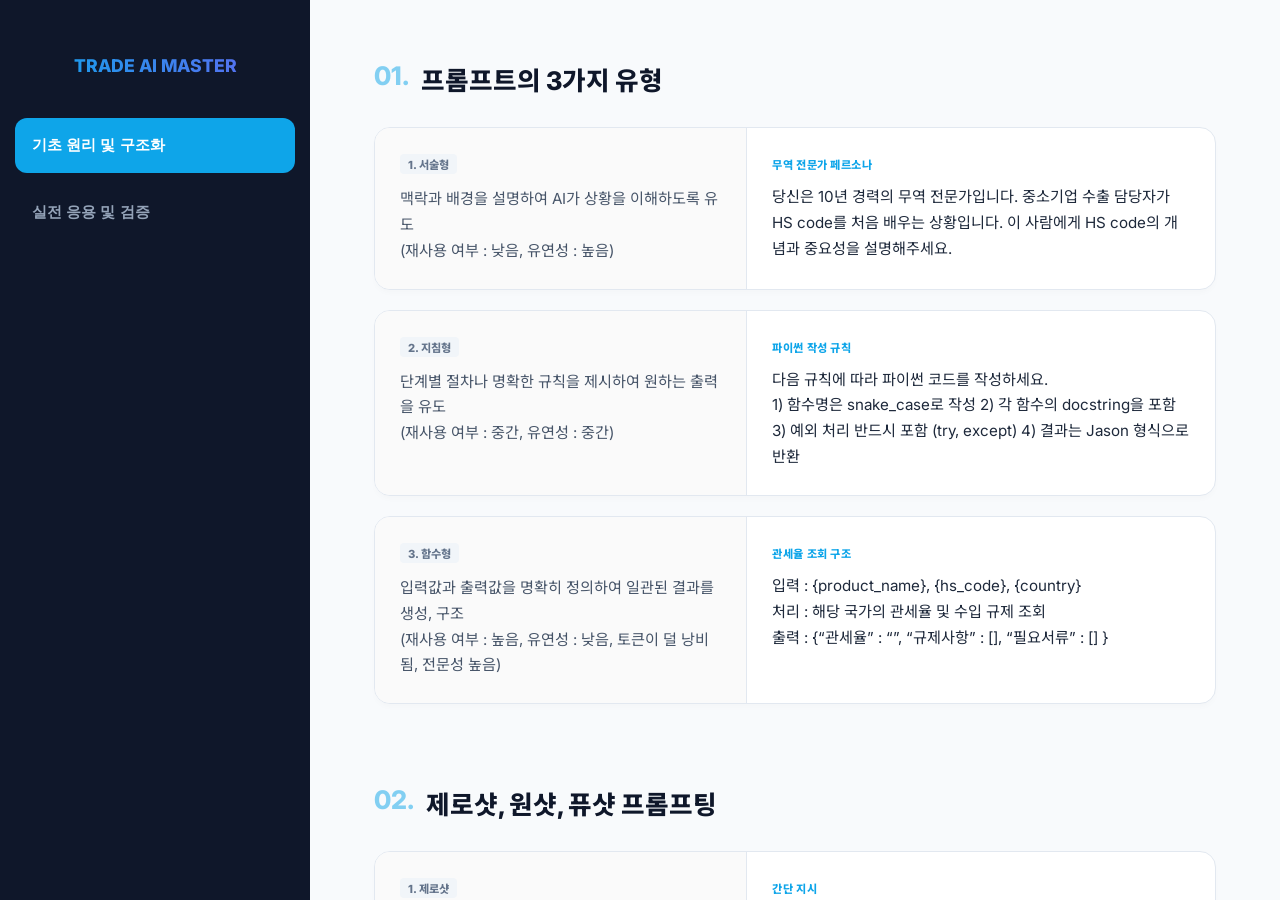
==== index.html @ 6004c572 "Initial commit" ====
<!DOCTYPE html>
<html lang="ko">
<head>
    <meta charset="UTF-8">
    <meta name="viewport" content="width=device-width, initial-scale=1.0">
    <title>Sowon's Trade AI Master</title>
    <link rel="stylesheet" href="style.css">
    <link href="https://fonts.googleapis.com/css2?family=Inter:wght@400;600;800&family=Noto+Sans+KR:wght@400;700&display=swap" rel="stylesheet">
</head>
<body>

    <nav>
        <h1>TRADE AI MASTER</h1>
        <button class="category-btn active" onclick="switchTab(event, 'group1')">기초 원리 및 구조화</button>
        <button class="category-btn" onclick="switchTab(event, 'group2')">실전 응용 및 검증</button>
    </nav>

    <main id="main-scroll">
        <div id="group1" class="content-view active">
            
            <div class="topic-wrapper">
                <div class="topic-title"><span class="idx">01.</span> 프롬프트의 3가지 유형 </div>
                <div class="vertical-layout">
                    <div class="match-card">
                        <div class="theory-part">
                            <span class="type-tag">1. 서술형</span>
                            <p>맥락과 배경을 설명하여 AI가 상황을 이해하도록 유도<br> (재사용 여부 : 낮음, 유연성 : 높음)</p>
                        </div>
                        <div class="recipe-part">
                            <span class="recipe-tag">무역 전문가 페르소나</span>
                            <div class="recipe-text">당신은 10년 경력의 무역 전문가입니다. 중소기업 수출 담당자가 HS code를 처음 배우는 상황입니다. 이 사람에게 HS code의 개념과 중요성을 설명해주세요.</div>
                        </div>
                    </div>
                    <div class="match-card">
                        <div class="theory-part">
                            <span class="type-tag">2. 지침형</span>
                            <p>단계별 절차나 명확한 규칙을 제시하여 원하는 출력을 유도<br> (재사용 여부 : 중간, 유연성 : 중간)</p>
                        </div>
                        <div class="recipe-part">
                            <span class="recipe-tag">파이썬 작성 규칙</span>
                            <div class="recipe-text">다음 규칙에 따라 파이썬 코드를 작성하세요. <br>1) 함수명은 snake_case로 작성 2) 각 함수의 docstring을 포함 3) 예외 처리 반드시 포함 (try, except) 4) 결과는 Jason 형식으로 반환<br></div>
                        </div>
                    </div>
                    <div class="match-card">
                        <div class="theory-part">
                            <span class="type-tag">3. 함수형</span>
                            <p>입력값과 출력값을 명확히 정의하여 일관된 결과를 생성, 구조 <br>(재사용 여부 : 높음, 유연성 : 낮음, 토큰이 덜 낭비됨, 전문성 높음)</p>
                        </div>
                        <div class="recipe-part">
                            <span class="recipe-tag">관세율 조회 구조</span>
                            <div class="recipe-text">입력 : {product_name}, {hs_code}, {country}<br>처리 : 해당 국가의 관세율 및 수입 규제 조회<br>출력 : {“관세율” : “”, “규제사항” : [], “필요서류” : [] }</div>
                        </div>
                    </div>
                </div>
            </div>

            <div class="topic-wrapper">
                <div class="topic-title"><span class="idx">02.</span> 제로샷, 원샷, 퓨샷 프롬프팅</div>
                <div class="vertical-layout">
                    <div class="match-card">
                        <div class="theory-part">
                            <span class="type-tag">1. 제로샷</span>
                            <p>예제 등 아무것도 없이 그냥 단답으로 바로 지시하는 방식</p>
                        </div>
                        <div class="recipe-part">
                            <span class="recipe-tag">간단 지시</span>
                            <div class="recipe-text">이 제품 정말 마음에 들어. 감정을 분류해줘.</div>
                        </div>
                    </div>
                    <div class="match-card">
                        <div class="theory-part">
                            <span class="type-tag">2. 원샷</span>
                            <p>예시 한 개 제공하는 방식</p>
                        </div>
                        <div class="recipe-part">
                            <span class="recipe-tag">감정 분류 예제</span>
                            <div class="recipe-text">감정을 분류해 주세요. <br>예시 “배송이 너무 늦어서 실망했어요” 감정 : 부정. <br> <br>“이 제품 정말 맘에 들어요” 감정 : ?<br></div>
                        </div>
                    </div>
                    <div class="match-card">
                        <div class="theory-part">
                            <span class="type-tag">3. 퓨샷</span>
                            <p>예시 두 개 이상 제공하는 방식</p>
                        </div>
                        <div class="recipe-part">
                            <span class="recipe-tag">HS 코드 분류 퓨샷</span>
                            <div class="recipe-text">예시 “면으로 만든 남성용 티셔츠” – 6102.20<br>“폴리에스테르 소재 여성용 블라우스” – 6252.26<br>“아동용 데님 바지” – 6355.50<br>“울 혼방 남성 재킷” - ?</div>
                        </div>
                    </div>
                </div>
            </div>

            <div class="topic-wrapper">
                <div class="topic-title"><span class="idx">03.</span> 페르소나 패턴 (act as)</div>
                <div class="vertical-layout">
                    <div class="match-card">
                        <div class="theory-part">
                            <span class="type-tag">좋은 페르소나 4요소</span>
                            <p>1.당신은 [역할]입니다<br> 2.[경력/배경]을 가지고 있으며 <br>3.[전문 분야]에 특화되어 있습니다<br> 4.[말투/태도]로 응답하세요</p>
                        </div>
                        <div class="recipe-part">
                            <span class="recipe-tag">관세사 페르소나</span>
                            <div class="recipe-text">“당신은 20년 경력의 관세사입니다. FTA협정세율과 원산지 규정의 전문가로 중소기업 무역 담당자에게 복잡한 내용을 쉽고 실용적으로 설명하는 것이 특기입니다.”</div>
                        </div>
                    </div>
                    <div class="match-card">
                        <div class="theory-part">
                            <span class="type-tag">멀티 페르소나 기법</span>
                            <p>한 번에 여러 개의 페르소나를 줄 수 있음</p>
                        </div>
                        <div class="recipe-part">
                            <span class="recipe-tag">전문가 전략 분석</span>
                            <div class="recipe-text">다음 3명의 전문가 입장에서 동남아 수출 전략을 분석하세요<br>김부장(현장 중심), 박이사(데이터 중심), 박대표(속도 중시). <br>각자의 관점에서 찬반 의견 제시.</div>
                        </div>
                    </div>
                </div>
            </div>

            <div class="topic-wrapper">
                <div class="topic-title"><span class="idx">04.</span> 마크다운 프롬포트 작성법</div>
                <div class="vertical-layout">
                    <div class="match-card">
                        <div class="theory-part">
                            <span class="type-tag">핵심 요소 6가지</span>
                            <p># : 헤더,  """ : 코드블럭,  > : 인용문,  - : 목록,  | : 표,  ** : 굵게</p>
                        </div>
                        <div class="recipe-part">
                            <span class="recipe-tag">실습 예제 (FTA 분석)</span>
                            <div class="recipe-text">#역할: 중소기업 수출 컨설턴트<br>#작업: 아래 수출 품목 FTA 적용 분석<br>"""품목명: 스테인리스 주방 용품"""<br>>확실하지 않은 세율은 반드시 “세관 확인 필요”로 표기</div>
                        </div>
                    </div>
                </div>
            </div>

            <div class="topic-wrapper">
                <div class="topic-title"><span class="idx">05.</span> 표현 강도와 중요도 조절</div>
                <div class="vertical-layout">
                    <div class="match-card">
                        <div class="theory-part">
                            <span class="type-tag">강도 4단계</span>
                            <p>1단계(권장) / 2단계(일반) / 3단계(강조) / 4단계(절대)</p>
                        </div>
                        <div class="recipe-part">
                            <span class="recipe-tag">우선순위 예시</span>
                            <div class="recipe-text">🔴최우선(절대): 개인 정보 출력 금지, 사실과 다른 내용 생성 금지<br>🟡중요(일반): 답변 500자 이내, 전문 용어 괄호 설명<br>🔵선택(권장 조건):가능하면 실제 사례를 포함, 표나 목록을 활용하면 더 좋다
<br>네거티브 프롬프팅: 배경지식은 포함하지 말 것</div>
                        </div>
                    </div>
                </div>
            </div>

            <div class="topic-wrapper">
                <div class="topic-title"><span class="idx">06.</span> 톤(말투) 지정 기법</div>
                <div class="vertical-layout">
                    <div class="match-card">
                        <div class="theory-part">
                            <span class="type-tag">다양한 톤 활용</span>
                            <p>유머러스한, 감정적인, 따뜻한, 아이러니한, 로맨틱한 등</p>
                        </div>
                        <div class="recipe-part">
                            <span class="recipe-tag">보고서 작성 지시</span>
                            <div class="recipe-text">요약 섹션: 임원 보고용(3줄 이내, 숫자 중심, 공식적 톤)<br>본문 섹션: 실무자용(단계별 설명, 구체적 톤)<br>결론 섹션: 전체 독자용(행동 유도, 적극적 톤)</div>
                        </div>
                    </div>
                </div>
            </div>
        </div>

        <div id="group2" class="content-view">
            
            <div class="topic-wrapper">
                <div class="topic-title"><span class="idx">07.</span> 대안 접근법 패턴</div>
                <div class="vertical-layout">
                    <div class="match-card">
                        <div class="theory-part">
                            <span class="type-tag">패턴 유형</span>
                            <p>단순 나열형, 축 기반 비교형, 상황별 분기형, 역발상 대안형</p>
                        </div>
                        <div class="recipe-part">
                            <span class="recipe-tag">통관 지연 역발상</span>
                            <div class="recipe-text">문제: 수입 통관 처리 시간이 너무 오래 걸린다. <br> “하지 않는” 선택지와 “문제 자체를 재정의”하는 방법도 포함하여 총 다섯가지 제시하세요.</div>
                        </div>
                    </div>
                </div>
            </div>

            <div class="topic-wrapper">
                <div class="topic-title"><span class="idx">08.</span> 이용자 페르소나 패턴</div>
                <div class="vertical-layout">
                    <div class="match-card">
                        <div class="theory-part">
                            <span class="type-tag">설계 체크리스트</span>
                            <p>직업, 사전 지식 수준, 실행 목표, 현재 상태(급함/여유), 우려 사항</p>
                        </div>
                        <div class="recipe-part">
                            <span class="recipe-tag">중소기업 대표 맞춤</span>
                            <div class="recipe-text">이용자: 수출 처음인 대표(제조업). 바빠서 긴 글을 읽지 않음.<br> 지시: 첫 수출 준비 3단계 설명해줘. 전문 용어 최소화, 각 단계 세 줄 이내 작성.</div>
                        </div>
                    </div>
                </div>
            </div>

            <div class="topic-wrapper">
                <div class="topic-title"><span class="idx">09.</span> 레시피 패턴 (작업 단계 받기)</div>
                <div class="vertical-layout">
                    <div class="match-card">
                        <div class="theory-part">
                            <span class="type-tag">레시피 구성</span>
                            <p>STEP번호, 할 일, 소요시간, 완료기준, 주의사항</p>
                        </div>
                        <div class="recipe-part">
                            <span class="recipe-tag">파이썬 자동화</span>
                            <div class="recipe-text">#목표: Python 초보자를 위한 HS code 자동 분류 프로그램 만들기<br>#요청: 목표 달성을 위한 단계별 레시피를 작성하세요.</div>
                        </div>
                    </div>
                </div>
            </div>

            <div class="topic-wrapper">
                <div class="topic-title"><span class="idx">10.</span> 뒤집힌 상호작용 패턴</div>
                <div class="vertical-layout">
                    <div class="match-card">
                        <div class="theory-part">
                            <span class="type-tag">방법</span>
                            <p>1.질문 먼저, 답은 나중 2.한번에 하나씩 질문</p>
                        </div>
                        <div class="recipe-part">
                            <span class="recipe-tag">수출 제안서 작성</span>
                            <div class="recipe-text">“바로 작성하지 말고, 먼저 아래 항목들을 질문해서 제 답변을 모두 수집한 후 작성하세요: 제품 정보, 타겟 바이어, 핵심 강점, 가격 정책, 납기 조건.”</div>
                        </div>
                    </div>
                </div>
            </div>

            <div class="topic-wrapper">
                <div class="topic-title"><span class="idx">11.</span> 인지 검증자 패턴</div>
                <div class="vertical-layout">
                    <div class="match-card">
                        <div class="theory-part">
                            <span class="type-tag">작동 원리</span>
                            <p>복잡한 질문 입력 -> 하위 질문 분해 -> 순서대로 검증 -> 검증된 답 통합</p>
                        </div>
                        <div class="recipe-part">
                            <span class="recipe-tag">베트남 법인 설립 분석</span>
                            <div class="recipe-text">“아래 질문에 바로 답하지 말고 먼저 필요한 하위 질문 목록을 만들고 각 하위 질문에 순서대로 답한 뒤 최종 통합 답변을 제시하세요: 우리 회사가 베트남에 생산 법인을 설립하면 유리한가?”</div>
                        </div>
                    </div>
                </div>
            </div>

        </div>
    </main>

    <script src="script.js"></script>
</body>
</html>
---- style.css ----
:root {
    --primary: #0f172a;
    --accent: #0ea5e9;
    --bg: #f8fafc;
    --card-bg: #ffffff;
    --text-main: #334155;
    --border: #e2e8f0;
}

body { 
    font-family: 'Inter', 'Noto Sans KR', sans-serif; 
    background-color: var(--bg); 
    margin: 0; 
    display: flex; 
    height: 100vh; 
    overflow: hidden;
    color: var(--text-main);
}

/* 화면에서 표시를 완벽히 숨김 */
[cite] { display: none !important; }

nav {
    width: 280px;
    background: var(--primary);
    color: white;
    padding: 40px 15px;
    display: flex;
    flex-direction: column;
    gap: 12px;
}

nav h1 { 
    font-size: 1.1rem; 
    margin-bottom: 30px; 
    text-align: center; 
    font-weight: 800; 
    background: linear-gradient(to right, #0ea5e9, #6366f1);
    -webkit-background-clip: text;
    -webkit-text-fill-color: transparent;
}

.category-btn {
    padding: 16px;
    cursor: pointer;
    background: transparent;
    border-radius: 12px;
    font-size: 0.95rem;
    font-weight: 600;
    color: #94a3b8;
    border: 1px solid transparent;
    text-align: left;
    transition: 0.2s;
}

.category-btn.active { background: var(--accent); color: white; }

main { flex: 1; padding: 60px 5%; overflow-y: auto; scroll-behavior: smooth; }
.content-view { display: none; }
.content-view.active { display: block; animation: fadeIn 0.4s ease; }

@keyframes fadeIn { from { opacity: 0; transform: translateY(10px); } to { opacity: 1; } }

.topic-wrapper { margin-bottom: 80px; }
.topic-title { font-size: 1.6rem; font-weight: 800; color: var(--primary); margin-bottom: 30px; display: flex; gap: 12px; }
.topic-title .idx { color: var(--accent); opacity: 0.5; }

/* 세로 나열 매칭 카드 레이아웃 */
.vertical-layout { display: flex; flex-direction: column; gap: 20px; }
.match-card { 
    display: flex; 
    background: var(--card-bg); 
    border-radius: 16px; 
    border: 1px solid var(--border); 
    overflow: hidden; 
    box-shadow: 0 4px 6px -1px rgba(0,0,0,0.02);
}

.theory-part { flex: 1; padding: 25px; background: #fafafa; border-right: 1px solid var(--border); }
.recipe-part { flex: 1.3; padding: 25px; }

.type-tag { font-size: 0.7rem; font-weight: 800; color: #64748b; background: #f1f5f9; padding: 2px 8px; border-radius: 4px; display: inline-block; margin-bottom: 12px; }
.recipe-tag { font-size: 0.7rem; font-weight: 800; color: var(--accent); letter-spacing: 0.05em; display: inline-block; margin-bottom: 12px; }

.theory-part p { font-size: 0.95rem; line-height: 1.7; color: #475569; margin: 0; }
.recipe-text { font-size: 0.95rem; line-height: 1.7; color: #1e293b; white-space: pre-wrap; }
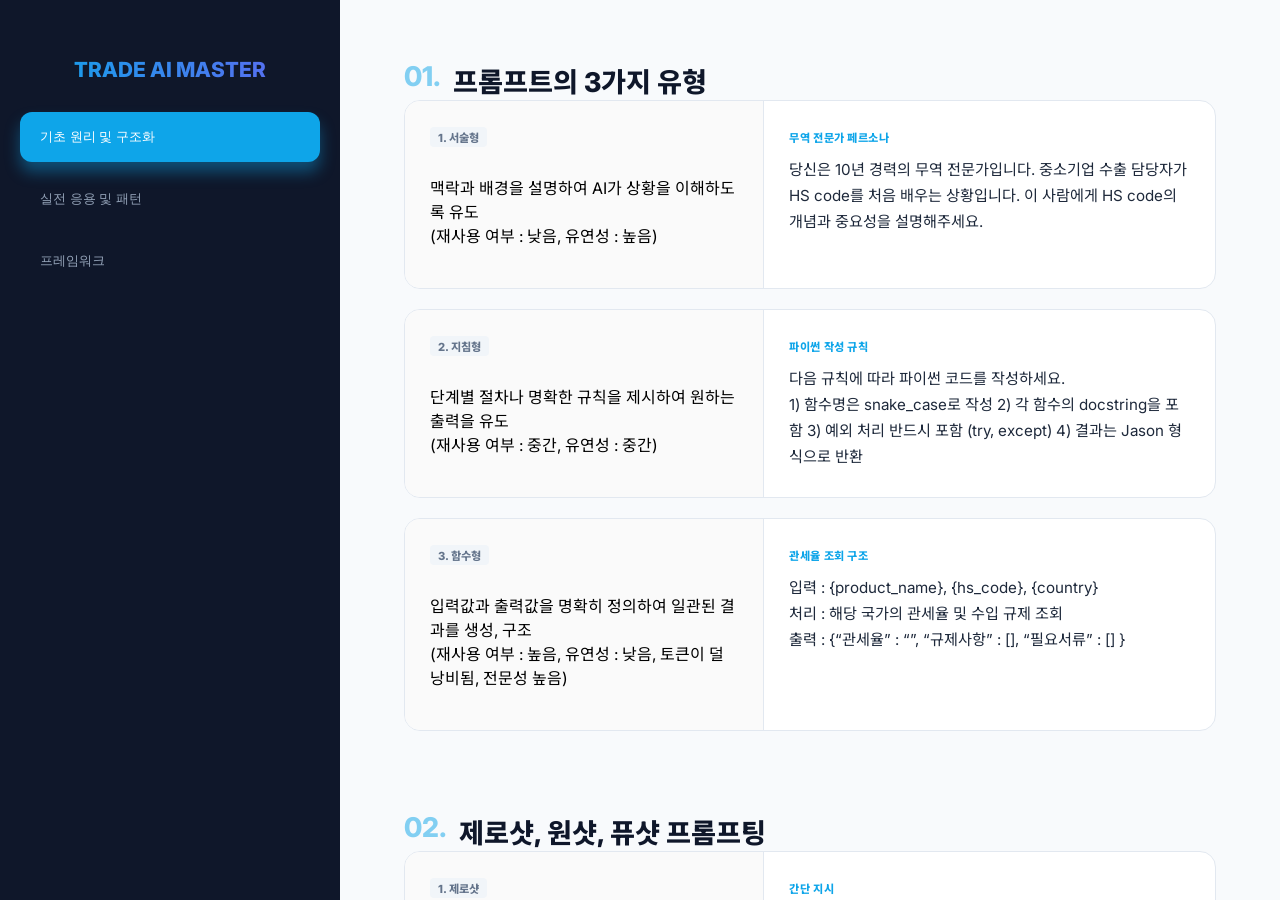
==== commit 3c4dccd1: "0220 수정" ====
--- a/index.html
+++ b/index.html
@@ -3,7 +3,7 @@
 <head>
     <meta charset="UTF-8">
     <meta name="viewport" content="width=device-width, initial-scale=1.0">
-    <title>Sowon's Trade AI Master</title>
+    <title>Trade AI Master</title>
     <link rel="stylesheet" href="style.css">
     <link href="https://fonts.googleapis.com/css2?family=Inter:wght@400;600;800&family=Noto+Sans+KR:wght@400;700&display=swap" rel="stylesheet">
 </head>
@@ -12,7 +12,8 @@
     <nav>
         <h1>TRADE AI MASTER</h1>
         <button class="category-btn active" onclick="switchTab(event, 'group1')">기초 원리 및 구조화</button>
-        <button class="category-btn" onclick="switchTab(event, 'group2')">실전 응용 및 검증</button>
+        <button class="category-btn" onclick="switchTab(event, 'group2')">실전 응용 및 패턴</button>
+        <button class="category-btn" onclick="switchTab(event, 'group3')">프레임워크</button>
     </nav>
 
     <main id="main-scroll">
@@ -201,7 +202,7 @@
             </div>
 
             <div class="topic-wrapper">
-                <div class="topic-title"><span class="idx">09.</span> 레시피 패턴 (작업 단계 받기)</div>
+                <div class="topic-title"><span class="idx">09.</span> 레시피 패턴</div>
                 <div class="vertical-layout">
                     <div class="match-card">
                         <div class="theory-part">
@@ -210,7 +211,7 @@
                         </div>
                         <div class="recipe-part">
                             <span class="recipe-tag">파이썬 자동화</span>
-                            <div class="recipe-text">#목표: Python 초보자를 위한 HS code 자동 분류 프로그램 만들기<br>#요청: 목표 달성을 위한 단계별 레시피를 작성하세요.</div>
+                            <div class="recipe-text">#목표: Python 초보자를 위한 HS code 자동 분류 프로그램 만들기<br> #요청: 목표 달성을 위한 단계별 레시피를 작성하세요.</div>
                         </div>
                     </div>
                 </div>
@@ -247,6 +248,326 @@
                     </div>
                 </div>
             </div>
+
+            <div class="topic-wrapper">
+                <div class="topic-title"><span class="idx">12.</span> 게임 플레이 패턴</div>
+                <div class="vertical-layout">
+                    <div class="match-card">
+                        <div class="theory-part">
+                            <span class="type-tag">작동 원리</span>
+                            <p>텍스트 기반 어드벤처 및 스토리텔링 게임 환경 구축</p>
+                        </div>
+                        <div class="recipe-part">
+                            <span class="recipe-tag">외계인 침공 / 유니콘 나라</span>
+                            <div class="recipe-text">Ex1) 외계인 침공 게임 만들기
+	
+Ex2) 동화책 만들기 – 유니콘 나라 스토리텔링 게임
+           #입력
+           [주인공] = 서아
+           [나이와 성별] = 4살 여아
+           [스토리] = 반려견 밀크와 산책하던 주인공이 아기 유니콘을 만나 유니콘 나라를 여행하고 집으로 돌아옵니다
+ 
+           #처리
+           당신은“스토리텔링 게임”입니다. 당신의 목표는 [주인공]이 등장하는 [스토리]를 가진 게임을 제공하는 것입니다. 이 게임은 [나이와 성별]을 대상으로 하며 폭력성 없이 안전하고 행복한 결말을 맞이해야 한다. 전체 게임은 5분 이내 완료되며 반드시 한 장면씩 진행합니다.</div>
+                        </div>
+                    </div>
+                </div>
+            </div>
+
+            <div class="topic-wrapper">
+                <div class="topic-title"><span class="idx">13.</span> 질문 개선 패턴 : 질문을 질문하기</div>
+                <div class="vertical-layout">
+                    <div class="match-card">
+                        <div class="theory-part">
+                            <span class="type-tag">분석 및 체크리스트</span>
+                            <p>대상 명확성, 범위, 목적, 현재 상태, 잘못된 전제 여부를 스스로 진단하게 함</p>
+                        </div>
+                        <div class="recipe-part">
+                            <span class="recipe-tag">개선형 / 분기형 / 교정형</span>
+                            <div class="recipe-text">
+1. 단순 개선형
+아래 질문을 더 명확하고 답변 가능한 형태로 개선한 뒤 답변하세요. 이유도 설명하세요.
+질문 : “AI를 무역에 활용하려면 어떻게 해야하나요?”
+ 
+2. 다방향 분기형
+제 질문을 3가지 다른 해석으로 개선해주세요. 각 버전이 어떤 상황에 맞는지 설명하고 제가 고르면 그것으로 답하세요. 
+질문 : “수출 자동화는 어떻게 시작하나요?”
+ 
+3. 전제 교정형
+제 질문에 잘못된 전제나 오해가 있으면 먼저 지적하고 교정된 질문으로 다시 물어봐 주세요.
+질문 : “FTA를 쓰면 관세를 납부하지 않아도 되나요?”</div>
+                        </div>
+                    </div>
+                </div>
+            </div>
+
+            <div class="topic-wrapper">
+                <div class="topic-title"><span class="idx">14.</span> 팩트체크 목록 패턴</div>
+                <div class="vertical-layout">
+                    <div class="match-card">
+                        <div class="theory-part">
+                            <span class="type-tag">정보 검증</span>
+                            <p>검증 필요 항목을 스스로 추출하여 환각(Hallucination) 방지</p>
+                        </div>
+                        <div class="recipe-part">
+                            <span class="recipe-tag">검증 목록 / 신뢰도 점수</span>
+                            <div class="recipe-text">1. 기본 검증 목록형
+           아래 질문에 답변하세요. 끝에 반드시 팩트 체크 목록을 작성하세요.
+             🔴 반드시 확인: 틀리면 큰 피해가 생기는 항목
+             🟡 확인 권장: 바뀔 가능성이 있는 항목
+             🟢 참고 수준: 대략적으로 맞지만 세부는 다를 수 있는 항목
+	질문 : “한미FTA적용시 원산지 증명서 발급 절차는?”
+	 
+2. 신뢰도 점수형
+	각 주요 사실에 신뢰도 점수(0~100%)와 그 이유를 함께 표시하세요
+	형식 : {사실내용} [신뢰도 : xx%] (이유:~)
+	질문 : “베트남 수출 시 주요 인증 요건과 관세율은?”</div>
+                        </div>
+                    </div>
+                </div>
+            </div>
+
+            <div class="topic-wrapper">
+                <div class="topic-title"><span class="idx">15.</span> 메타언어 생성 패턴</div>
+                <div class="vertical-layout">
+                    <div class="match-card">
+                        <div class="theory-part">
+                            <span class="type-tag">비밀 코드 및 단축어</span>
+                            <p>나만의 기호나 변수를 정의하여 복잡한 지시를 한 번에 수행, /를 이용하여 메타언어 생성
+                            </p>
+                        </div>
+                        <div class="recipe-part">
+                            <span class="recipe-tag">명령어 정의 / 유의어 반의어</span>
+                            <div class="recipe-text">Ex1) 아래 명령어를 기억하고 실행하세요
+/요약 = 핵심만 3줄, 전문용어 제거, 무역 실무자 기준
+/코드 = python 작성, 주석 한국어, 완성 코드 출력
+/비교 = 2~4개 대안 표 정리 (장단점, 비용, 추천상황)
+ 
+Ex2)  
+#입력
+  [독자] = 초등학생
+  [단축어1] = “/유:[단어]:[개수]” -> 유의어 제공 및 추천
+  [단축어2] = “/반:[단어]:[개수]” -> 반의어 제공 및 추천
+  [단축어3] = “/유반:[단어]:[개수]” -> 단축어1, 2 동시 수행
+ 
+#처리
+  당신은 “출판사 편집자”입니다. [독자] 대상 도서를 교정 중입니다. 단축어를 제공할 때까지 대기하세요.</div>
+                        </div>
+                    </div>
+                </div>
+            </div>
+
+            <div class="topic-wrapper">
+                <div class="topic-title"><span class="idx">16.</span> 리플렉션 패턴</div>
+                <div class="vertical-layout">
+                    <div class="match-card">
+                        <div class="theory-part">
+                            <span class="type-tag">자기 성찰 (Self-Reflect)</span>
+                            <p>AI 초안 -> 스스로 비평 -> 개선 작업의 단계적 결과물 도출</p>
+                        </div>
+                        <div class="recipe-part">
+                            <span class="recipe-tag">3단계 수행 / 5가지 기준 평가</span>
+                            <div class="recipe-text">
+1단계[초안] : 첫번째 답변 작성
+2단계[비평] : 약점, 누락, 개선점 스스로 분석
+3단계[개선] : 비평을 반영한 최종 버전 작성 
+ 
+Ex1) 
+[자기 비평] 아래를 솔직하게 답변하세요
+           -가장 약한 부분은 어디인가요?
+           -빠뜨린 중요한 내용이 있나요?
+           -독자가 오해할 수 있는 부분이 있나요?
+ 
+Ex2) 완성 후 5가지 기준 평가 (명확성, 완결성, 정확성, 실용성, 간결성) 수행. 7점 미만 항목 개선.</div>
+                        </div>
+                    </div>
+                </div>
+            </div>
+
+            <div class="topic-wrapper">
+                <div class="topic-title"><span class="idx">17.</span> 아웃라인 확장 패턴</div>
+                <div class="vertical-layout">
+                    <div class="match-card">
+                        <div class="theory-part">
+                            <span class="type-tag">점진적 구체화</span>
+                            <p>대주제 뼈대부터 시작하여 단계별로 살을 붙여나가는 방식</p>
+                        </div>
+                        <div class="recipe-part">
+                            <span class="recipe-tag">8주 과정 / 교육과정 확장</span>
+                            <div class="recipe-text"># 1단계 : 최상위 구조 아웃라인 (제목, 한 줄 설명)
+# 2단계 : 선택 파트 확장 (학습 목표, 실습 내용)
+# 3단계 : 최소 단위 확장 (강의 스크립트, 실습 코드)
+ 
+Ex2) 아웃라인 작성 시 비중(%)과 우선순위 표시.
+조건 : 실습 코드가 이론보다 높을 것, 총 교육 시간 40시간 기준.</div>
+                        </div>
+                    </div>
+                </div>
+            </div>
+
+            <div class="topic-wrapper">
+                <div class="topic-title"><span class="idx">18.</span> 컨텍스트 관리자 패턴</div>
+                <div class="vertical-layout">
+                    <div class="match-card">
+                        <div class="theory-part">
+                            <span class="type-tag">응답 방향 조정</span>
+                            <p>상황, 수준, 목적, 제약, 제외 사항을 명시하여 맥락 고정</p>
+                        </div>
+                        <div class="recipe-part">
+                            <span class="recipe-tag">마케팅 이메일 분석 / 회사 환경</span>
+                            <div class="recipe-text">## 상황 / 나의 수준 / 목적 / 제약 / 원하지 않는 것
+ 
+Ex2) 이 대화 전체에 적용될 컨텍스트 선언
+## 회사 상황 : 업종, 직원수, 수출국, 매출
+## 기술 환경 : ERP 유무, 인력, 예산
+## 절대 제외 사항 : 대규모 시스템, 개발자 고용 등
+이해했으면 “준비 완료” 라고만 답하세요.</div>
+                        </div>
+                    </div>
+                </div>
+            </div>
+
+            <div class="topic-wrapper">
+                <div class="topic-title"><span class="idx">19.</span> 무한 생성 패턴</div>
+                <div class="vertical-layout">
+                    <div class="match-card">
+                        <div class="theory-part">
+                            <span class="type-tag">자동 텍스트 생성</span>
+                            <p>고정 프레임과 변수 세트를 활용하여 대량의 맞춤형 출력 생성</p>
+                        </div>
+                        <div class="recipe-part">
+                            <span class="recipe-tag">무역 이메일 생성기</span>
+                            <div class="recipe-text">고정 프레임 : “[수신자 유형]에게 [목적]을 전달하는 영문 이메일”
+변수 :
+	{수신자} : 신규 바이어 / 기존 거래처 / 포워더 / 관세사
+	{목적} : 첫 연락/ 견적 요청 / 납기 연장 / 클레임 대응
+	{톤} : 공식 / 친근 / 긴급 
+생성 규칙 : 3단락 구조, 제목 포함 150단어 이내</div>
+                        </div>
+                    </div>
+                </div>
+            </div>
+
+        </div>
+
+        <div id="group3" class="content-view">
+            
+            <div class="topic-wrapper">
+                <div class="topic-title"><span class="idx">20.</span> 5W1H 프레임워크</div>
+                <div class="vertical-layout">
+                    <div class="match-card">
+                        <div class="theory-part">
+                            <span class="type-tag">진출 전략 수립</span>
+                            <p>Who, What, When, Where, Why, How의 육하원칙 구성</p>
+                        </div>
+                        <div class="recipe-part">
+                            <span class="recipe-tag">EU 시장 진출 전략</span>
+                            <div class="recipe-text"># 입력 : [Who], [What], [When], [Where], [Why], [How]
+# 처리 : 상단 정보를 바탕으로 시장 진입 전략, 필수 인증, 바이어 발굴, 6개월 실행 모드 작성
+# 출력 : [전략보고서] 각 섹션별 300~500자</div>
+                        </div>
+                    </div>
+                </div>
+            </div>
+
+            <div class="topic-wrapper">
+                <div class="topic-title"><span class="idx">21.</span> CO-STAR 프레임워크</div>
+                <div class="vertical-layout">
+                    <div class="match-card">
+                        <div class="theory-part">
+                            <span class="type-tag">바이어 설득 제안서</span>
+                            <p>Context, Objective, Style, Tone, Audience, Response</p>
+                        </div>
+                        <div class="recipe-part">
+                            <span class="recipe-tag">K뷰티 미국 유통사 소싱</span>
+                            <div class="recipe-text">Context : 미국 대형 유통사가 중국 대안 공급사 찾는 중
+Objective : 신규 공급사 선정 설득
+Style : 전문적 데이터 기반 
+Tone : 자신감 있는 협력 톤
+Audience : 미국 유통사 소싱 디렉터
+Response : 영문 Business proposal 형식, 총 800~1000단어</div>
+                        </div>
+                    </div>
+                </div>
+            </div>
+
+            <div class="topic-wrapper">
+                <div class="topic-title"><span class="idx">22.</span> Focus 프레임워크</div>
+                <div class="vertical-layout">
+                    <div class="match-card">
+                        <div class="theory-part">
+                            <span class="type-tag">마케팅 메시지 최적화</span>
+                            <p>Function, Objective, Context, Utility, Specifications</p>
+                        </div>
+                        <div class="recipe-part">
+                            <span class="recipe-tag">LinkedIn 메시지 캠페인</span>
+                            <div class="recipe-text">Function : 글로벌 B2B 마케팅 전문가
+Objective : 답장률 30% 이상 확보
+Context : 독일 부품업체 타겟 산업용 센서 제조
+Utility : LinkedIn 이메일 활용
+Specifications : 150~200단어 영문, 3가지 버전</div>
+                        </div>
+                    </div>
+                </div>
+            </div>
+
+            <div class="topic-wrapper">
+                <div class="topic-title"><span class="idx">23.</span> ROSES 프레임워크</div>
+                <div class="vertical-layout">
+                    <div class="match-card">
+                        <div class="theory-part">
+                            <span class="type-tag">계약 협상 전략</span>
+                            <p>Role, Objective, Scenario, Expected Solution, Steps</p>
+                        </div>
+                        <div class="recipe-part">
+                            <span class="recipe-tag">FOB 가격 협상 시나리오</span>
+                            <div class="recipe-text">Scenario : 바이어 첫 제시 $40, 우리 희망 $50, 시장가 $45
+Steps : 상황 분석 -> 가치 제안 -> 1차 협상($55 제시) -> 2차 협상(단계별 할인) -> 계약서 작성
+Expected Solution : 협상 전략 3단계 및 최종 합의 시나리오</div>
+                        </div>
+                    </div>
+                </div>
+            </div>
+
+            <div class="topic-wrapper">
+            <div class="topic-title"><span class="idx">24.</span> RISEN 프레임워크</div>
+            <div class="vertical-layout">
+                <div class="match-card">
+                    <div class="theory-part">
+                        <span class="type-tag">무역 분쟁 해결</span>
+                        <p>복잡한 문제를 해결하기 위한 구조적인 절차</p>
+                    </div>
+                    <div class="recipe-part">
+                        <span class="recipe-tag">구조 정의</span>
+                        <div class="recipe-text">Role : 당신의 역할 설정
+Instructions : 구체적인 지시 사항
+Steps : 실행 단계 정의
+Expectations : 기대하는 결과물 수준
+Narrowing : 답변의 범위를 좁히는 추가 제약</div>
+                    </div>
+                </div>
+            </div>
+        </div>
+
+        <div class="topic-wrapper">
+            <div class="topic-title"><span class="idx">25.</span> BAB 프레임워크</div>
+            <div class="vertical-layout">
+                <div class="match-card">
+                    <div class="theory-part">
+                        <span class="type-tag">성공 스토리</span>
+                        <p>변화 과정을 강조하여 상대방을 설득하는 전/후/교량 기법</p>
+                    </div>
+                    <div class="recipe-part">
+                        <span class="recipe-tag">구조 정의</span>
+                        <div class="recipe-text">Before : 현재의 상황 혹은 과거의 문제점 설명 (회사 설명)
+After : 문제가 해결된 뒤 도달하고 싶은 미래의 목표
+Bridge : 목표를 달성하기 위해 우리가 해야 할 구체적인 실천 내용</div>
+                    </div>
+                </div>
+            </div>
+        </div>
+
+    </div> </main>
 
         </div>
     </main>
--- a/style.css
+++ b/style.css
@@ -3,84 +3,31 @@
     --accent: #0ea5e9;
     --bg: #f8fafc;
     --card-bg: #ffffff;
-    --text-main: #334155;
     --border: #e2e8f0;
 }
 
-body { 
-    font-family: 'Inter', 'Noto Sans KR', sans-serif; 
-    background-color: var(--bg); 
-    margin: 0; 
-    display: flex; 
-    height: 100vh; 
-    overflow: hidden;
-    color: var(--text-main);
-}
+body { font-family: 'Inter', 'Noto Sans KR', sans-serif; background-color: var(--bg); margin: 0; display: flex; height: 100vh; overflow: hidden; }
 
-/* 화면에서 표시를 완벽히 숨김 */
-[cite] { display: none !important; }
+nav { width: 300px; background: var(--primary); color: white; padding: 40px 20px; display: flex; flex-direction: column; gap: 12px; }
+nav h1 { font-size: 1.3rem; text-align: center; font-weight: 800; background: linear-gradient(to right, #0ea5e9, #6366f1); -webkit-background-clip: text; -webkit-text-fill-color: transparent; }
 
-nav {
-    width: 280px;
-    background: var(--primary);
-    color: white;
-    padding: 40px 15px;
-    display: flex;
-    flex-direction: column;
-    gap: 12px;
-}
-
-nav h1 { 
-    font-size: 1.1rem; 
-    margin-bottom: 30px; 
-    text-align: center; 
-    font-weight: 800; 
-    background: linear-gradient(to right, #0ea5e9, #6366f1);
-    -webkit-background-clip: text;
-    -webkit-text-fill-color: transparent;
-}
-
-.category-btn {
-    padding: 16px;
-    cursor: pointer;
-    background: transparent;
-    border-radius: 12px;
-    font-size: 0.95rem;
-    font-weight: 600;
-    color: #94a3b8;
-    border: 1px solid transparent;
-    text-align: left;
-    transition: 0.2s;
-}
-
-.category-btn.active { background: var(--accent); color: white; }
+.category-btn { padding: 16px 20px; cursor: pointer; background: transparent; border-radius: 12px; color: #94a3b8; border: none; text-align: left; transition: 0.25s; }
+.category-btn.active { background: var(--accent); color: white; box-shadow: 0 10px 15px rgba(14, 165, 233, 0.4); }
 
 main { flex: 1; padding: 60px 5%; overflow-y: auto; scroll-behavior: smooth; }
 .content-view { display: none; }
-.content-view.active { display: block; animation: fadeIn 0.4s ease; }
-
-@keyframes fadeIn { from { opacity: 0; transform: translateY(10px); } to { opacity: 1; } }
+.content-view.active { display: block; animation: fadeIn 0.5s ease; }
+@keyframes fadeIn { from { opacity: 0; transform: translateY(20px); } to { opacity: 1; transform: translateY(0); } }
 
 .topic-wrapper { margin-bottom: 80px; }
-.topic-title { font-size: 1.6rem; font-weight: 800; color: var(--primary); margin-bottom: 30px; display: flex; gap: 12px; }
+.topic-title { font-size: 1.7rem; font-weight: 800; color: var(--primary); display: flex; gap: 12px; }
 .topic-title .idx { color: var(--accent); opacity: 0.5; }
 
-/* 세로 나열 매칭 카드 레이아웃 */
 .vertical-layout { display: flex; flex-direction: column; gap: 20px; }
-.match-card { 
-    display: flex; 
-    background: var(--card-bg); 
-    border-radius: 16px; 
-    border: 1px solid var(--border); 
-    overflow: hidden; 
-    box-shadow: 0 4px 6px -1px rgba(0,0,0,0.02);
-}
-
+.match-card { display: flex; background: var(--card-bg); border-radius: 16px; border: 1px solid var(--border); overflow: hidden; }
 .theory-part { flex: 1; padding: 25px; background: #fafafa; border-right: 1px solid var(--border); }
 .recipe-part { flex: 1.3; padding: 25px; }
 
 .type-tag { font-size: 0.7rem; font-weight: 800; color: #64748b; background: #f1f5f9; padding: 2px 8px; border-radius: 4px; display: inline-block; margin-bottom: 12px; }
 .recipe-tag { font-size: 0.7rem; font-weight: 800; color: var(--accent); letter-spacing: 0.05em; display: inline-block; margin-bottom: 12px; }
-
-.theory-part p { font-size: 0.95rem; line-height: 1.7; color: #475569; margin: 0; }
 .recipe-text { font-size: 0.95rem; line-height: 1.7; color: #1e293b; white-space: pre-wrap; }
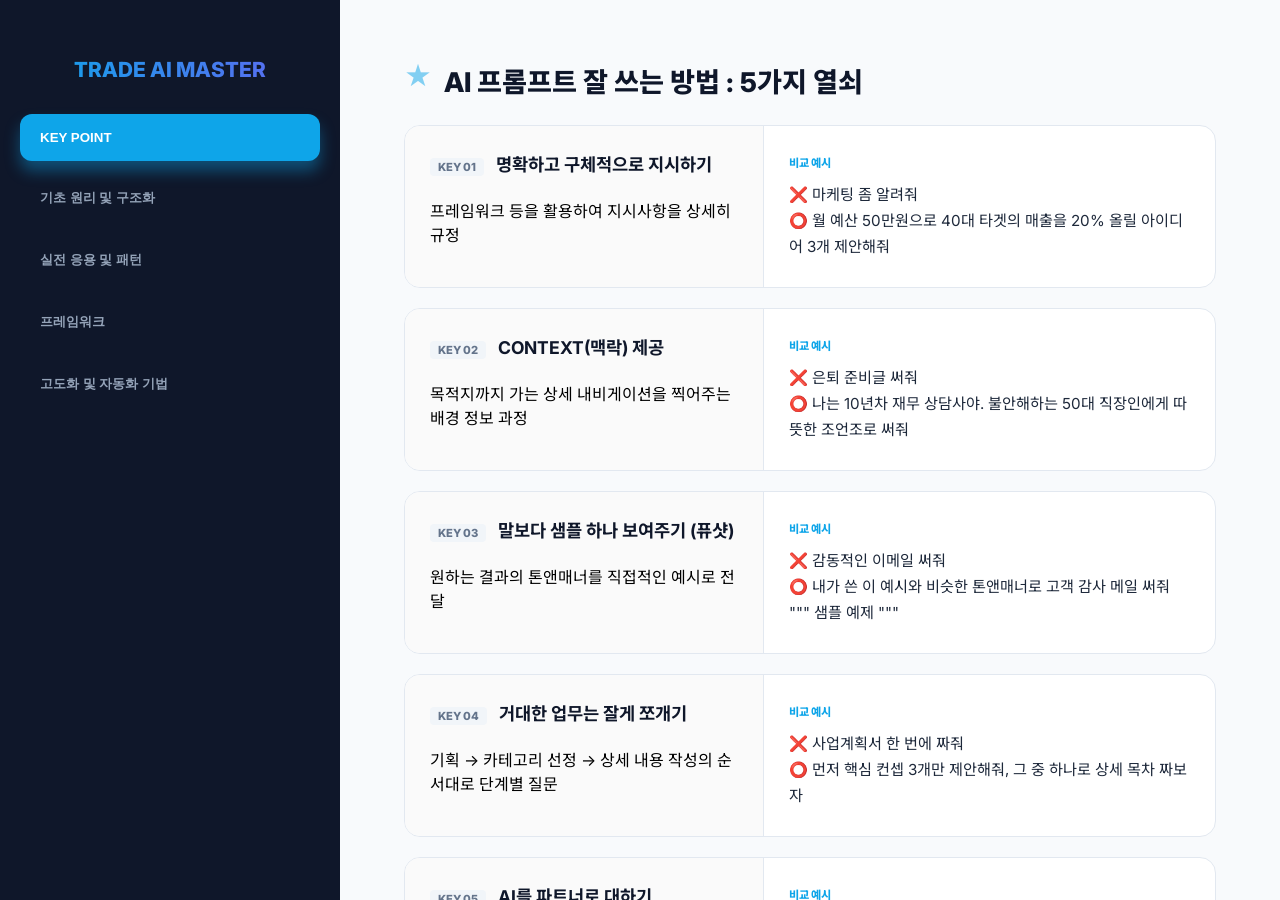
==== commit 69ff980f: "0223 수정" ====
--- a/index.html
+++ b/index.html
@@ -9,15 +9,17 @@
 </head>
 <body>
 
-    <nav>
+  <nav>
         <h1>TRADE AI MASTER</h1>
-        <button class="category-btn active" onclick="switchTab(event, 'group1')">기초 원리 및 구조화</button>
+        <button class="category-btn active" onclick="switchTab(event, 'group5')">KEY POINT</button>
+        <button class="category-btn" onclick="switchTab(event, 'group1')">기초 원리 및 구조화</button>
         <button class="category-btn" onclick="switchTab(event, 'group2')">실전 응용 및 패턴</button>
         <button class="category-btn" onclick="switchTab(event, 'group3')">프레임워크</button>
+        <button class="category-btn" onclick="switchTab(event, 'group4')">고도화 및 자동화 기법</button>
     </nav>
 
     <main id="main-scroll">
-        <div id="group1" class="content-view active">
+        <div id="group1" class="content-view">
             
             <div class="topic-wrapper">
                 <div class="topic-title"><span class="idx">01.</span> 프롬프트의 3가지 유형 </div>
@@ -567,11 +569,214 @@
             </div>
         </div>
 
-    </div> </main>
-
-        </div>
+    </div> 
+
+        </div>
+        <div id="group4" class="content-view">
+    
+    <div class="topic-wrapper">
+        <div class="topic-title"><span class="idx">26.</span> 다중 관점 기법 : 여러 관점으로 보기</div>
+        <div class="vertical-layout">
+            <div class="match-card">
+                <div class="theory-part">
+                    <span class="type-tag">핵심 원리</span>
+                    <p>문화권별 분석 포함, 관점의 충돌/동의/보완을 통해 완전한 해결책 발견</p>
+                    <p style="font-size: 0.85rem; color: #64748b;">
+                        - 전문가: 실용성↑ 감성↓<br>
+                        - 사용자: 공감↑ 전문성↓<br>
+                        - 낙관론: 가능성↑ 리스크↓<br>
+                        - 비관론: 리스크↑ 기회↓
+                    </p>
+                </div>
+                <div class="recipe-part">
+                    <span class="recipe-tag">5가지 분석 원칙</span>
+                    <div class="recipe-text">1. 이해관계자 차원 : 관련된 사람들의 서로 다른 입장
+2. 전문 분야 차원 : 다른 학문과 직종의 시각
+3. 시간 차원 : 과거 / 현재 / 미래 시각
+4. 가치관 차원 : 다른 철학과 우선순위
+5. 문화, 맥락 차원 : 다른 환경 배경의 시각 (나라별 분석 가능)</div>
+                </div>
+            </div>
+
+            <div class="match-card">
+                <div class="theory-part">
+                    <span class="type-tag">구현 방법론</span>
+                    <p>병렬 관점, 대화 시뮬레이션, 레이어 분석</p>
+                </div>
+                <div class="recipe-part">
+                    <span class="recipe-tag">방법 1~3 프롬프트 레시피</span>
+                    <div class="recipe-text">#방법1 : 병렬 관점 소환
+"아래 주제를 {N가지 관점}에서 동시에 분석하세요. 각 관점은 독립적으로 분석하되 마지막에 교차점을 찾아주세요."
+
+#방법2 : 대화 시뮬레이션
+"{관점A}, {관점 B}, {관점 C}가 같은 테이블에 앉아 토론합니다. 주장, 반론, 결론을 써주세요."
+
+#방법3 : 레이어 분석
+"주제를 {레이어1}에서 {레이어N}까지 쌓아가며 분석하세요. 아래 층위가 위 층위를 어떻게 규정하는지 보여주세요."</div>
+                </div>
+            </div>
+
+            <div class="match-card">
+                <div class="theory-part">
+                    <span class="type-tag">실무 예제 3가지</span>
+                    <p></p>
+                </div>
+                <div class="recipe-part">
+                    <span class="recipe-tag">상세 시나리오 예시</span>
+                    <div class="recipe-text">Ex1) 중소기업 수출 자동화 시스템 도입 이해관계자 분석 (대표, 무역 팀장, 팀원, IT 외주업체)
+- 핵심 욕구, 핵심 공포, 겉으로 말하는 것 vs 속마음, 협상력 분석
+
+Ex2) 5가지 전문 분야 렌즈 분석 (심리학 / 경제학 / 시스템공학 / 인류학 / 게임 디자인)
+- 무역팀의 자동화 도구 활용 저조 문제 분석
+
+Ex3) 3개 시간 레이어 분석 (한국 중소기업의 무역 디지털 격차)
+- 레이어 1(과거), 레이어 2(현재), 레이어 3(미래) 간의 영향 관계 분석</div>
+                </div>
+            </div>
+        </div>
+    </div>
+
+    <div class="topic-wrapper">
+        <div class="topic-title"><span class="idx">27.</span> 심사숙고 유도 기법 & COT</div>
+        <div class="vertical-layout">
+            <div class="match-card">
+                <div class="theory-part">
+                    <span class="type-tag">사고 매커니즘</span>
+                    <p>즉답이 아닌 깊고 정확한 답을 내놓게 하기 위한 4단계 설계</p>
+                </div>
+                <div class="recipe-part">
+                    <span class="recipe-tag">심층 사고 유도 절차</span>
+                    <div class="recipe-text">매커니즘 1 : 출력 전 사고 공간 확보 (답 쓰기 전 먼저 생각하기)
+매커니즘 2 : 사고 단계 강제 (건너뛸 수 없는 To-do 리스트 설계)
+매커니즘 3 : 자기 검증 루프 (답을 낸 후 스스로 검토)
+매커니즘 4 : 불확실성 명시 요구 (모르는 것과 아는 것을 구분하여 환각 방지)</div>
+                </div>
+            </div>
+            <div class="match-card">
+                <div class="theory-part">
+                    <span class="type-tag">COT (Chain of Thought)</span>
+                    <p>복잡한 문제를 단계적으로 추론하게 만드는 기법</p>
+                </div>
+                <div class="recipe-part">
+                    <span class="recipe-tag">적용 예시</span>
+                    <div class="recipe-text">Ex1) "우리 회사가 베트남에 진출해야 할지 단계별로 생각하면서 판단해줘. 각 단계에서 내린 중간 결론을 보여줘."
+
+Ex2)* 페르소나 적용 시 : "너는 20년차 개발자 COT야."</div>
+                </div>
+            </div>
+        </div>
+    </div>
+
+    <div class="topic-wrapper">
+        <div class="topic-title"><span class="idx">28.</span> APE (Automatic Prompt Engineer)</div>
+        <div class="vertical-layout">
+            <div class="match-card">
+                <div class="theory-part">
+                    <span class="type-tag">마스터 프롬프트</span>
+                    <p>Gems나 GPTs 제작 시 유용한 자동 생성 및 평가 시스템</p>
+                </div>
+                <div class="recipe-part">
+                    <span class="recipe-tag">APE 실행 순서 (STEP 1~4)</span>
+                    <div class="recipe-text">STEP 1 : 후보 생성 (역할부여, 단계별, 예시포함, 제약명시, 목적중심, 독자설정, 형식지정, 품질기준, 역방향, 메타지시형 등 10개)
+STEP 2 : 자체 평가 (명확성, 완전성, 실행가능성, 품질유도력 각 25점 / 총 100점)
+STEP 3 : 상위 3개 교차 최적화 및 결합
+STEP 4 : 최적 프롬프트 전문 출력 및 사용 주의사항 설명</div>
+                </div>
+            </div>
+
+            <div class="match-card">
+                <div class="theory-part">
+                    <span class="type-tag">분야별 최적화 예시</span>
+                    <p>이메일 작성 및 코딩 작업 APE 프레임워크</p>
+                </div>
+                <div class="recipe-part">
+                    <span class="recipe-tag">이메일/코딩 APE 템플릿</span>
+                    <div class="recipe-text"># 이메일 작업: 고객 클레임 답장 (고객 신뢰 확보 목적, 방어적 태도 제외)
+
+# 코딩 작업: 실행 가능성(30), 완전성(25), 가독성(25), 확장성(20) 기준 적용
+- 질문 진화 : "코드 만들어줘" -> "에러처리 및 주석 포함, 실무에 바로 쓰는 완성 코드 작성해줘"
+
+* 활용 팁: "내가 (무역)도메인에서 사용할 APE를 만들건데 최적화 프롬프트 템플릿 만들어줘"와 같이 역질문 활용 가능</div>
+                </div>
+            </div>
+        </div>
+    </div>
+
+
+</div>
+<div id="group5" class="content-view active">
+    <div class="topic-wrapper">
+        <div class="topic-title"><span class="idx">★</span> AI 프롬프트 잘 쓰는 방법 : 5가지 열쇠</div>
+        <div class="vertical-layout">
+            
+            <div class="match-card">
+                <div class="theory-part">
+                    <span class="type-tag">KEY 01</span> <strong style="font-size: 1.1rem; color: var(--primary); margin-left: 8px;">명확하고 구체적으로 지시하기</strong>
+                    <p style="margin-top: 10px;">프레임워크 등을 활용하여 지시사항을 상세히 규정</p>
+                </div>
+                <div class="recipe-part">
+                    <span class="recipe-tag">비교 예시</span>
+                    <div class="recipe-text">❌ 마케팅 좀 알려줘
+⭕ 월 예산 50만원으로 40대 타겟의 매출을 20% 올릴 아이디어 3개 제안해줘</div>
+                </div>
+            </div>
+
+            <div class="match-card">
+                <div class="theory-part">
+                    <span class="type-tag">KEY 02</span> <strong style="font-size: 1.1rem; color: var(--primary); margin-left: 8px;">CONTEXT(맥락) 제공</strong>
+                    <p style="margin-top: 10px;">목적지까지 가는 상세 내비게이션을 찍어주는 배경 정보 과정</p>
+                </div>
+                <div class="recipe-part">
+                    <span class="recipe-tag">비교 예시</span>
+                    <div class="recipe-text">❌ 은퇴 준비글 써줘
+⭕ 나는 10년차 재무 상담사야. 불안해하는 50대 직장인에게 따뜻한 조언조로 써줘</div>
+                </div>
+            </div>
+
+            <div class="match-card">
+                <div class="theory-part">
+                    <span class="type-tag">KEY 03</span> <strong style="font-size: 1.1rem; color: var(--primary); margin-left: 8px;">말보다 샘플 하나 보여주기 (퓨샷)</strong>
+                    <p style="margin-top: 10px;">원하는 결과의 톤앤매너를 직접적인 예시로 전달</p>
+                </div>
+                <div class="recipe-part">
+                    <span class="recipe-tag">비교 예시</span>
+                    <div class="recipe-text">❌ 감동적인 이메일 써줘
+⭕ 내가 쓴 이 예시와 비슷한 톤앤매너로 고객 감사 메일 써줘
+""" 샘플 예제 """</div>
+                </div>
+            </div>
+
+            <div class="match-card">
+                <div class="theory-part">
+                    <span class="type-tag">KEY 04</span> <strong style="font-size: 1.1rem; color: var(--primary); margin-left: 8px;">거대한 업무는 잘게 쪼개기</strong>
+                    <p style="margin-top: 10px;">기획 → 카테고리 선정 → 상세 내용 작성의 순서대로 단계별 질문</p>
+                </div>
+                <div class="recipe-part">
+                    <span class="recipe-tag">비교 예시</span>
+                    <div class="recipe-text">❌ 사업계획서 한 번에 짜줘
+⭕ 먼저 핵심 컨셉 3개만 제안해줘, 그 중 하나로 상세 목차 짜보자</div>
+                </div>
+            </div>
+
+            <div class="match-card">
+                <div class="theory-part">
+                    <span class="type-tag">KEY 05</span> <strong style="font-size: 1.1rem; color: var(--primary); margin-left: 8px;">AI를 파트너로 대하기</strong>
+                    <p style="margin-top: 10px;">결과물을 완성본이 아닌 "초안"으로 대하며 사람이 확인 후 수정</p>
+                    <br>※ 원하는 답변이 한 번에 나오지 않음을 인지할 것
+                </div>
+                <div class="recipe-part">
+                    <span class="recipe-tag">비교 예시</span>
+                    <div class="recipe-text">⭕ 이 부분은 좀 더 전문가 답게 고쳐줘, 사례를 하나 더 추가해줘
+</div>
+                </div>
+            </div>
+
+        </div>
+    </div>
+</div>
     </main>
 
     <script src="script.js"></script>
+
 </body>
 </html>
--- a/style.css
+++ b/style.css
@@ -9,18 +9,19 @@
 body { font-family: 'Inter', 'Noto Sans KR', sans-serif; background-color: var(--bg); margin: 0; display: flex; height: 100vh; overflow: hidden; }
 
 nav { width: 300px; background: var(--primary); color: white; padding: 40px 20px; display: flex; flex-direction: column; gap: 12px; }
-nav h1 { font-size: 1.3rem; text-align: center; font-weight: 800; background: linear-gradient(to right, #0ea5e9, #6366f1); -webkit-background-clip: text; -webkit-text-fill-color: transparent; }
+nav h1 { font-size: 1.3rem; text-align: center; font-weight: 800; background: linear-gradient(to right, #0ea5e9, #6366f1); -webkit-background-clip: text; -webkit-text-fill-color: transparent; margin-bottom: 20px; }
 
-.category-btn { padding: 16px 20px; cursor: pointer; background: transparent; border-radius: 12px; color: #94a3b8; border: none; text-align: left; transition: 0.25s; }
+.category-btn { padding: 16px 20px; cursor: pointer; background: transparent; border-radius: 12px; color: #94a3b8; border: none; text-align: left; transition: 0.25s; font-weight: 600; }
 .category-btn.active { background: var(--accent); color: white; box-shadow: 0 10px 15px rgba(14, 165, 233, 0.4); }
 
 main { flex: 1; padding: 60px 5%; overflow-y: auto; scroll-behavior: smooth; }
 .content-view { display: none; }
 .content-view.active { display: block; animation: fadeIn 0.5s ease; }
+
 @keyframes fadeIn { from { opacity: 0; transform: translateY(20px); } to { opacity: 1; transform: translateY(0); } }
 
 .topic-wrapper { margin-bottom: 80px; }
-.topic-title { font-size: 1.7rem; font-weight: 800; color: var(--primary); display: flex; gap: 12px; }
+.topic-title { font-size: 1.7rem; font-weight: 800; color: var(--primary); display: flex; gap: 12px; margin-bottom: 25px; }
 .topic-title .idx { color: var(--accent); opacity: 0.5; }
 
 .vertical-layout { display: flex; flex-direction: column; gap: 20px; }
@@ -29,5 +30,40 @@
 .recipe-part { flex: 1.3; padding: 25px; }
 
 .type-tag { font-size: 0.7rem; font-weight: 800; color: #64748b; background: #f1f5f9; padding: 2px 8px; border-radius: 4px; display: inline-block; margin-bottom: 12px; }
-.recipe-tag { font-size: 0.7rem; font-weight: 800; color: var(--accent); letter-spacing: 0.05em; display: inline-block; margin-bottom: 12px; }
-.recipe-text { font-size: 0.95rem; line-height: 1.7; color: #1e293b; white-space: pre-wrap; }+.recipe-tag { font-size: 0.7rem; font-weight: 800; color: var(--accent); display: inline-block; margin-bottom: 12px; }
+.recipe-text { font-size: 0.95rem; line-height: 1.7; color: #1e293b; white-space: pre-wrap; }
+
+/* 화면 너비가 768px 이하일 때 (태블릿, 모바일) */
+@media (max-width: 768px) {
+    body {
+        flex-direction: column; /* 메뉴와 본문을 위아래로 배치 */
+        height: auto;
+        overflow-y: auto;
+    }
+
+    nav {
+        width: 100%; /* 메뉴가 가로 전체를 차지 */
+        padding: 20px;
+        position: sticky; /* 상단에 고정 */
+        top: 0;
+        z-index: 100;
+    }
+
+    .category-btn {
+        padding: 10px;
+        font-size: 0.9rem;
+    }
+
+    main {
+        padding: 30px 20px;
+    }
+
+    .match-card {
+        flex-direction: column; /* 카드 내 이론과 레시피를 위아래로 배치 */
+    }
+
+    .theory-part {
+        border-right: none;
+        border-bottom: 1px solid var(--border);
+    }
+}
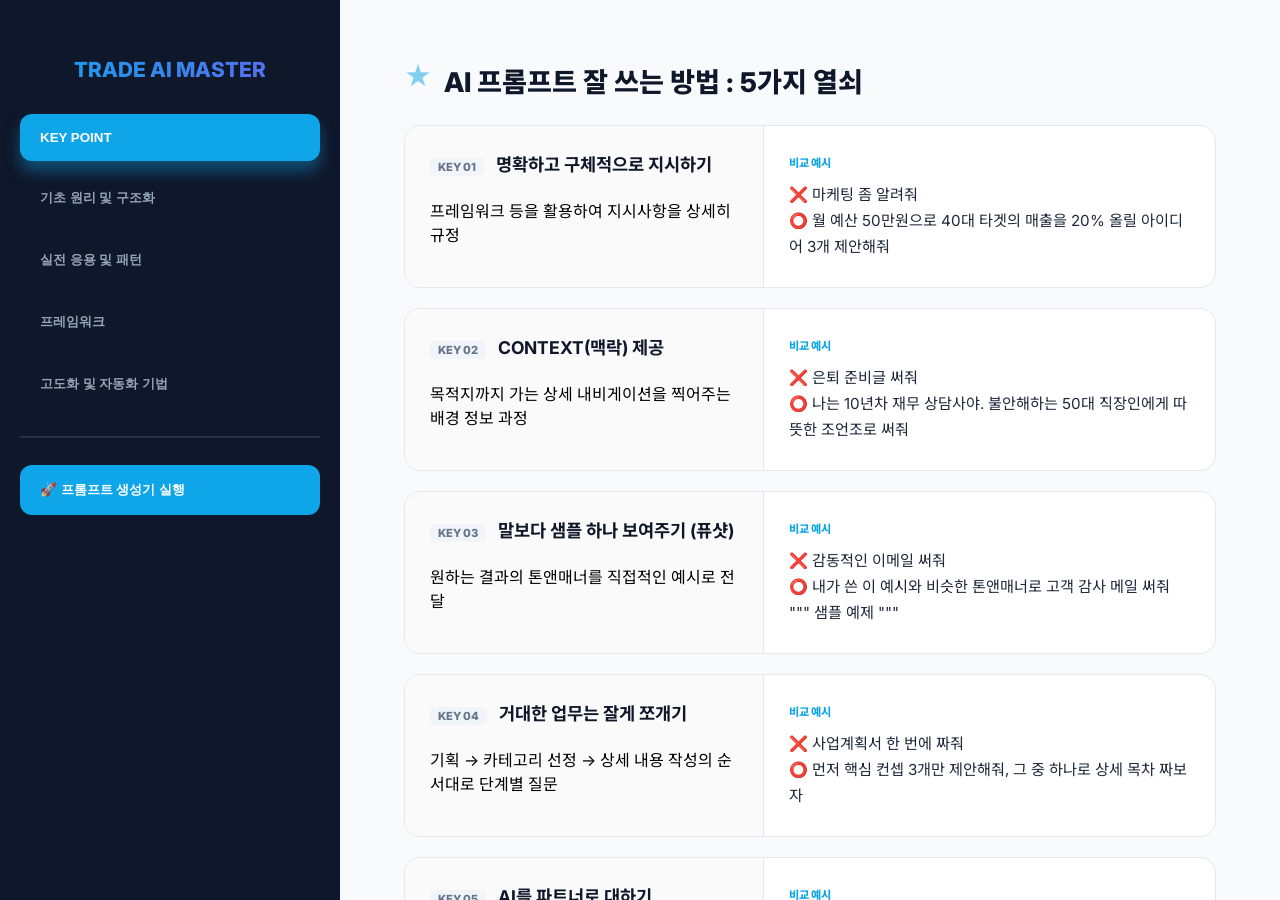
==== commit d8012d1f: "0223 2차 수정" ====
--- a/index.html
+++ b/index.html
@@ -16,6 +16,10 @@
         <button class="category-btn" onclick="switchTab(event, 'group2')">실전 응용 및 패턴</button>
         <button class="category-btn" onclick="switchTab(event, 'group3')">프레임워크</button>
         <button class="category-btn" onclick="switchTab(event, 'group4')">고도화 및 자동화 기법</button>
+        <hr style="border: 0.5px solid rgba(255,255,255,0.1); margin: 15px 0;">
+<button class="category-btn" onclick="location.href='generator.html'" style="background: var(--accent); color: white; border: none; font-weight: 800;">
+    🚀 프롬프트 생성기 실행
+</button>
     </nav>
 
     <main id="main-scroll">
